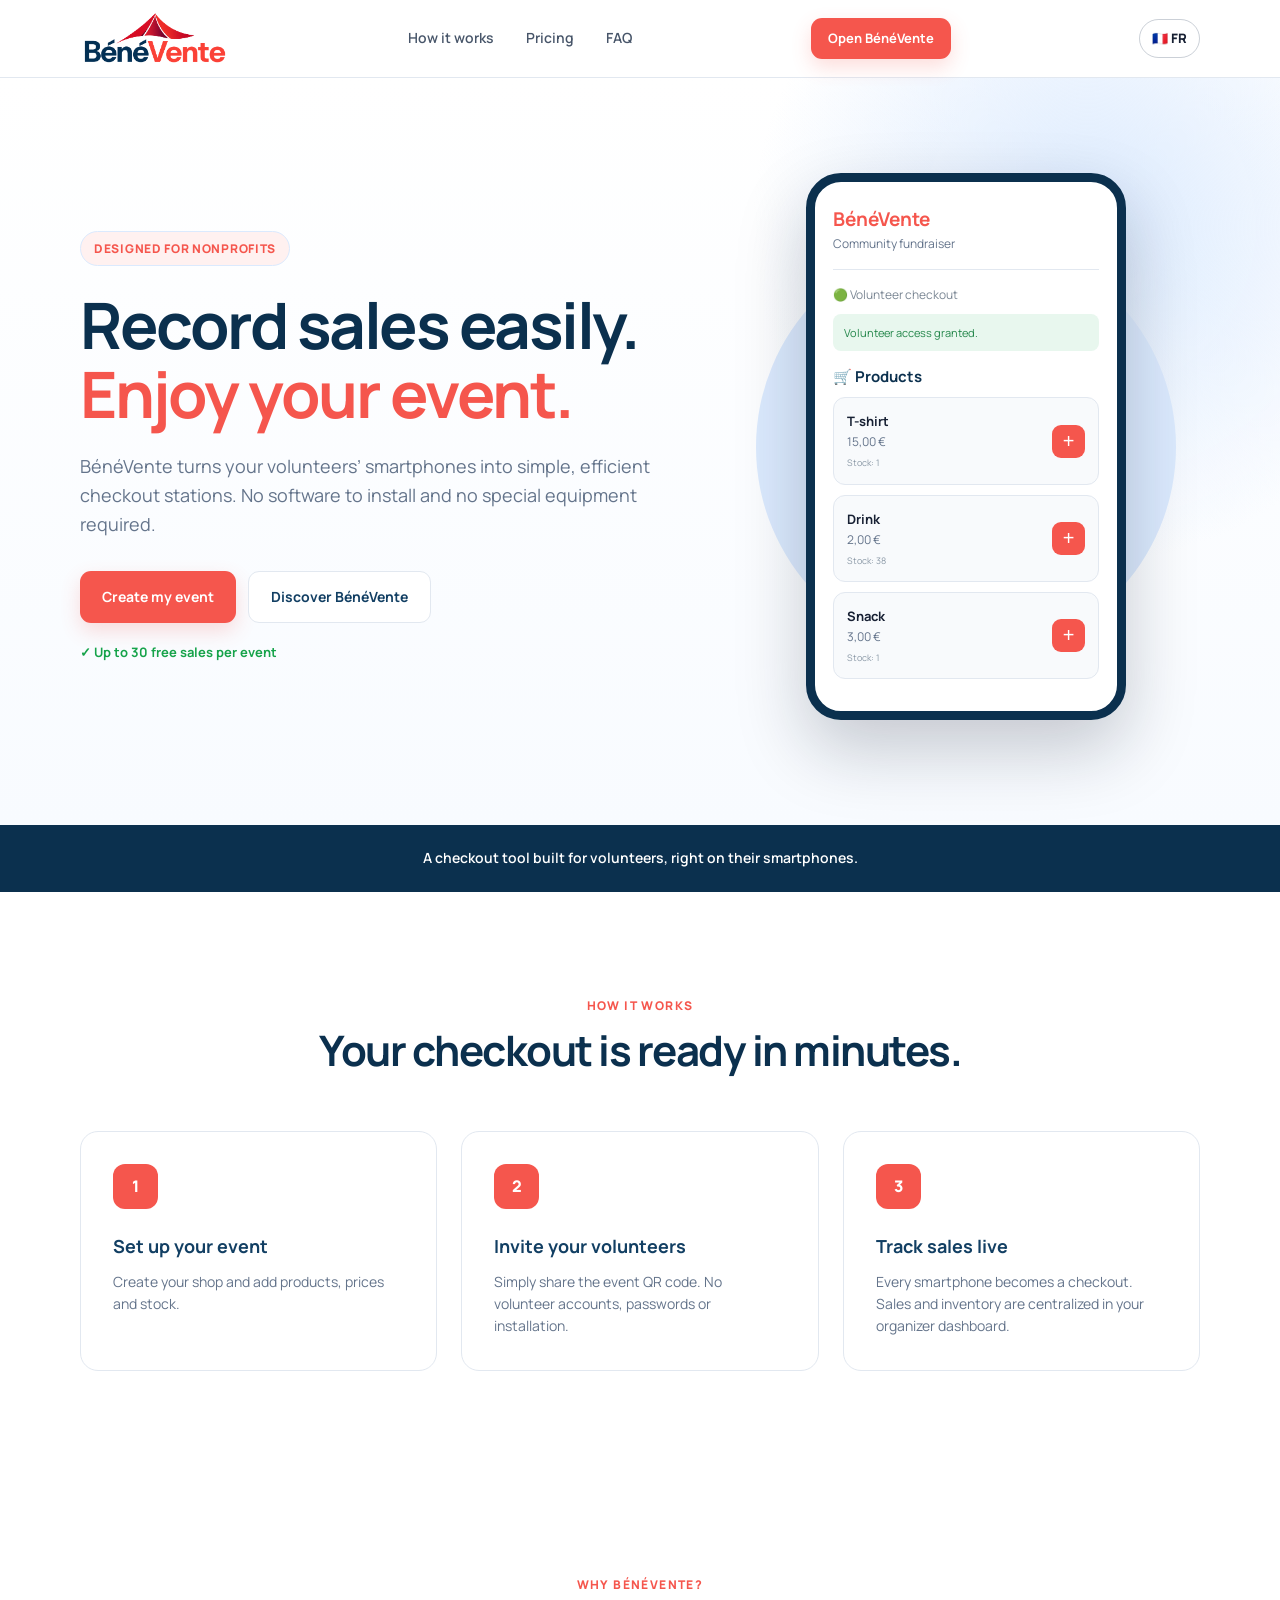
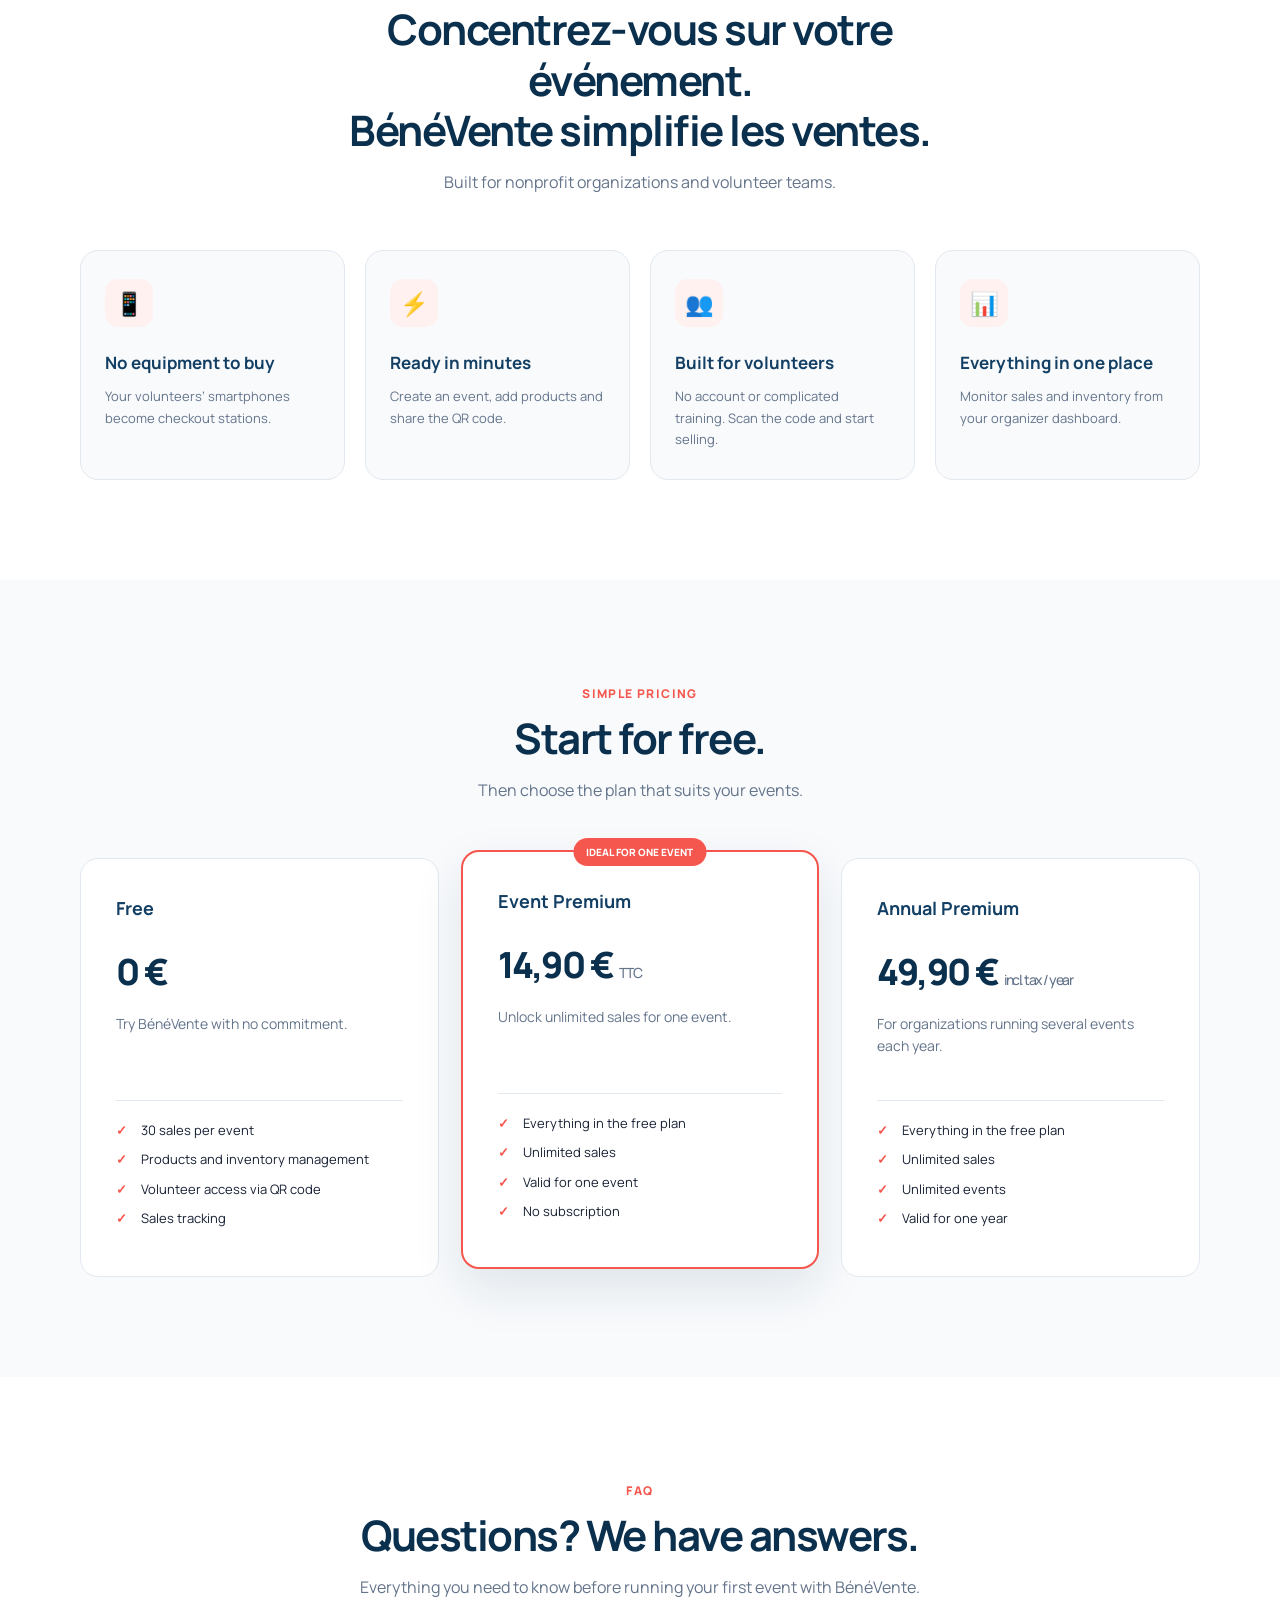
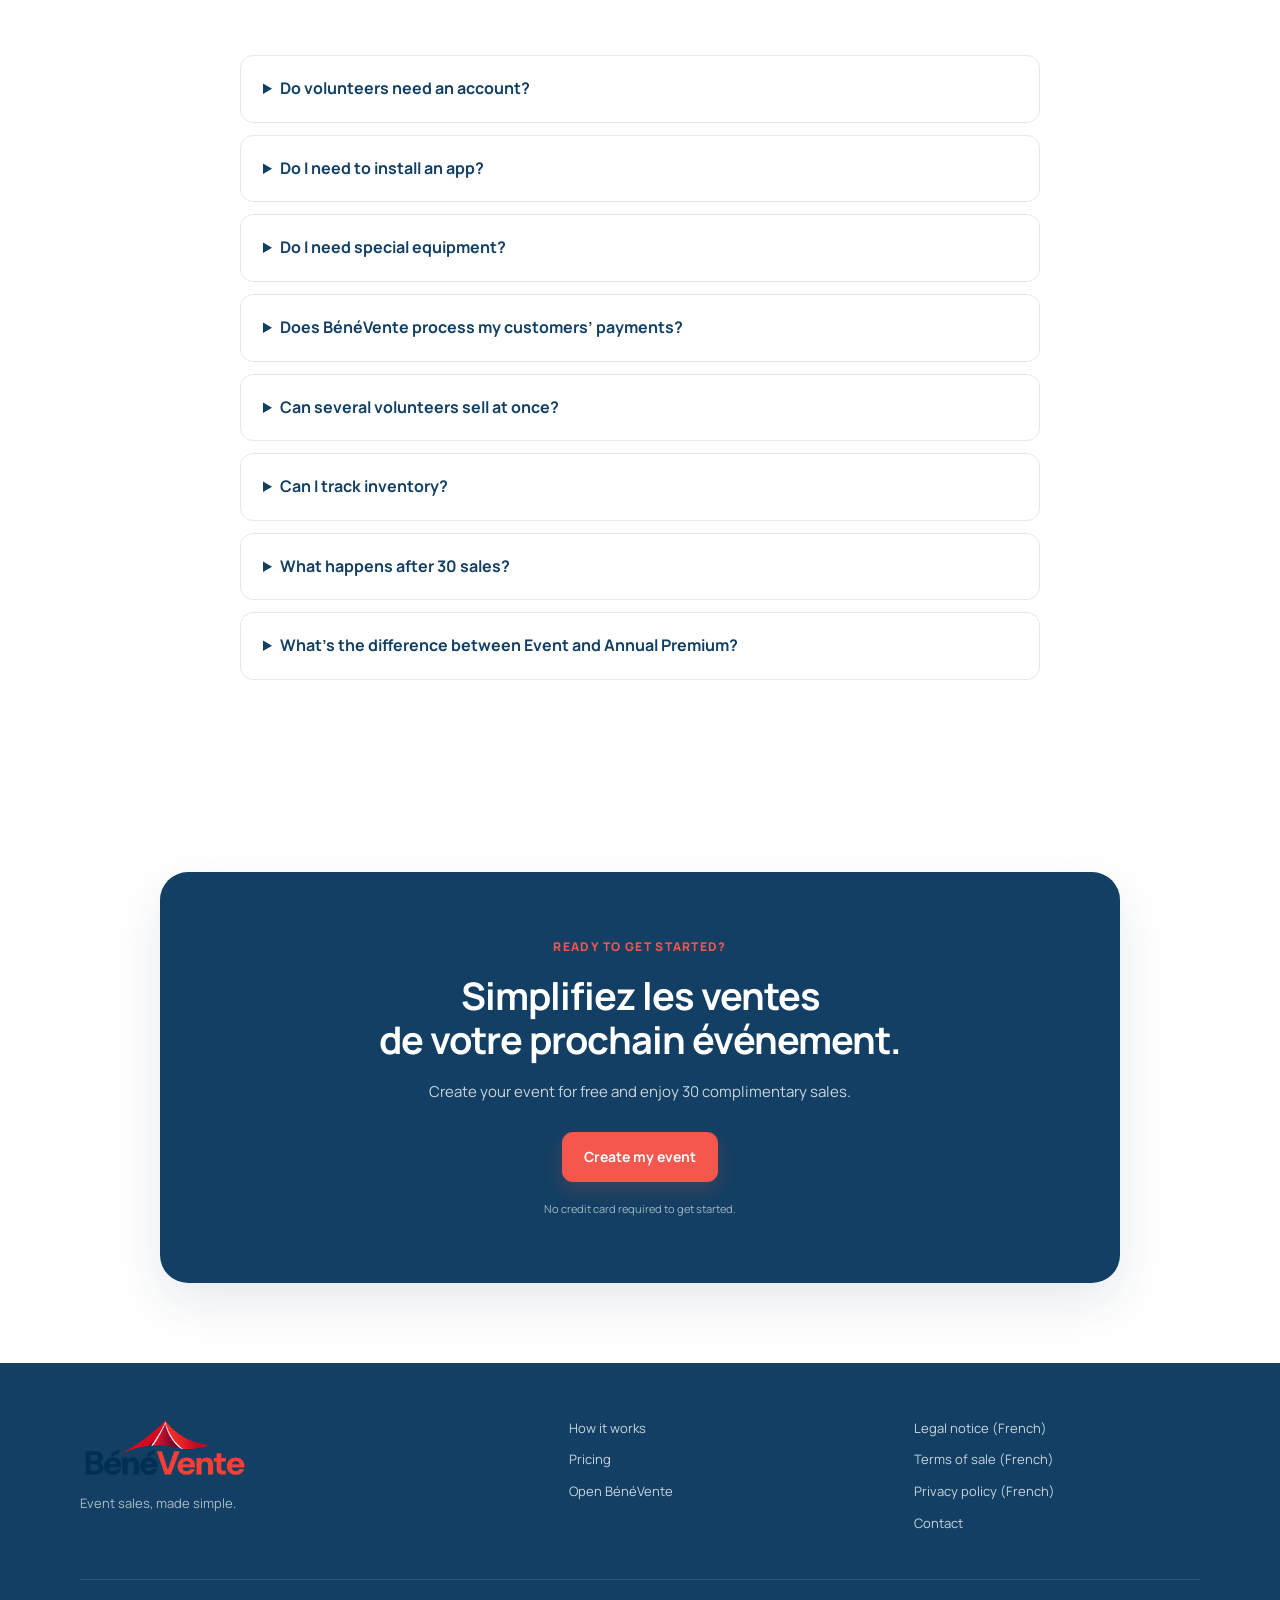
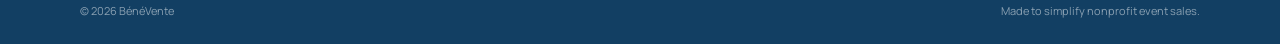
==== en/index.html @ 3ce26a43 "Add files via upload" ====
<!DOCTYPE html>

<html lang="en">
<head>
<meta charset="utf-8"/>
<meta content="width=device-width, initial-scale=1.0" name="viewport"/>
<title>BénéVente — Simple checkout for your events</title>
<link href="../benevente-favicon.png" rel="icon" type="image/png"/>
<meta content="Turn volunteers’ smartphones into simple checkout stations for nonprofit events." name="description"/>
<link href="https://fonts.googleapis.com" rel="preconnect"/>
<link crossorigin="" href="https://fonts.gstatic.com" rel="preconnect"/>
<link href="https://fonts.googleapis.com/css2?family=Manrope:wght@400;500;600;700;800&amp;display=swap" rel="stylesheet"/>
<link href="../style.css" rel="stylesheet"/>
</head>
<body>
<header class="navbar">
<div class="container nav-content">
<a class="logo" href="#">
<img alt="BénéVente" src="../benevente-logo-footer.png"/>
</a>
<nav>
<a href="#fonctionnement">How it works</a>
<a href="#tarifs">Pricing</a>
<a href="#faq">FAQ</a>
</nav>
<a class="button button-small" href="https://benevente.streamlit.app/">
                Open BénéVente
            </a>
<a class="language-switch" href="../index.html">🇫🇷 FR</a></div>
</header>
<main>
<section class="hero">
<div class="container hero-content">
<div class="hero-text">
<div class="badge">
                        Designed for nonprofits
                    </div>
<h1>
                        Record sales easily.<br/>
<span>Enjoy your event.</span>
</h1>
<p class="hero-description">
                        BénéVente turns your volunteers’ smartphones into simple, efficient checkout stations. No software to install and no special equipment required.
                    </p>
<div class="hero-buttons">
<a class="button" href="https://benevente.streamlit.app/">
                            Create my event
                        </a>
<a class="button button-secondary" href="#fonctionnement">
                            Discover BénéVente
                        </a>
</div>
<p class="free-info">
                        ✓ Up to 30 free sales per event
                    </p>
</div>
<div class="hero-demo">
<div class="phone">
<div class="phone-header">
<strong>BénéVente</strong>
<span>Community fundraiser</span>
</div>
<div class="demo-status">
<span>🟢 Volunteer checkout</span>
</div>
<div class="demo-access">
                            Volunteer access granted.
                        </div>
<div class="demo-section-title">
                            🛒 <strong>Products</strong>
</div>
<div class="product">
<div>
<strong>T-shirt</strong>
<span>15,00 €</span>
<small>Stock: 1</small>
</div>
<button>+</button>
</div>
<div class="product">
<div>
<strong>Drink</strong>
<span>2,00 €</span>
<small>Stock: 38</small>
</div>
<button>+</button>
</div>
<div class="product">
<div>
<strong>Snack</strong>
<span>3,00 €</span>
<small>Stock: 1</small>
</div>
<button>+</button>
</div>
</div>
</div>
</div>
</section>
<section class="trust">
<div class="container">
<p>
                    A checkout tool built for volunteers, right on their smartphones.
                </p>
</div>
</section>
<section class="section" id="fonctionnement">
<div class="container">
<div class="section-title">
<span>HOW IT WORKS</span>
<h2>Your checkout is ready in minutes.</h2>
</div>
<div class="steps">
<article class="step">
<div class="step-number">1</div>
<h3>Set up your event</h3>
<p>
                            Create your shop and add products, prices and stock.
                        </p>
</article>
<article class="step">
<div class="step-number">2</div>
<h3>Invite your volunteers</h3>
<p>
                            Simply share the event QR code. No volunteer accounts, passwords or installation.
                        </p>
</article>
<article class="step">
<div class="step-number">3</div>
<h3>Track sales live</h3>
<p>
                            Every smartphone becomes a checkout. Sales and inventory are centralized in your organizer dashboard.
                        </p>
</article>
</div>
</div>
</section>
<section class="section benefits-section">
<div class="container">
<div class="section-title">
<span>WHY BÉNÉVENTE?</span>
<h2>Concentrez-vous sur votre événement.<br/>BénéVente simplifie les ventes.</h2>
<p>
                        Built for nonprofit organizations and volunteer teams.
                    </p>
</div>
<div class="benefits">
<article class="benefit">
<div class="benefit-icon">📱</div>
<h3>No equipment to buy</h3>
<p>
                            Your volunteers’ smartphones become checkout stations.
                        </p>
</article>
<article class="benefit">
<div class="benefit-icon">⚡</div>
<h3>Ready in minutes</h3>
<p>
                            Create an event, add products and share the QR code.
                        </p>
</article>
<article class="benefit">
<div class="benefit-icon">👥</div>
<h3>Built for volunteers</h3>
<p>
                            No account or complicated training. Scan the code and start selling.
                        </p>
</article>
<article class="benefit">
<div class="benefit-icon">📊</div>
<h3>Everything in one place</h3>
<p>
                            Monitor sales and inventory from your organizer dashboard.
                        </p>
</article>
</div>
</div>
</section>
<section class="section pricing-section" id="tarifs">
<div class="container">
<div class="section-title">
<span>SIMPLE PRICING</span>
<h2>Start for free.</h2>
<p>
                        Then choose the plan that suits your events.
                    </p>
</div>
<div class="pricing">
<article class="price-card">
<h3>Free</h3>
<div class="price">
                            0 €
                        </div>
<p>
                                Try BénéVente with no commitment.
                            </p>
<ul class="features">
<li>30 sales per event</li>
<li>Products and inventory management</li>
<li>Volunteer access via QR code</li>
<li>Sales tracking</li>
</ul>
</article>
<article class="price-card featured">
<div class="popular">
                            IDEAL FOR ONE EVENT
                        </div>
<h3>Event Premium</h3>
<div class="price">
                            14,90 € <small>TTC</small>
</div>
<p>
                            Unlock unlimited sales for one event.
                        </p>
<ul class="features">
<li>Everything in the free plan</li>
<li>Unlimited sales</li>
<li>Valid for one event</li>
<li>No subscription</li>
</ul>
</article>
<article class="price-card">
<h3>Annual Premium</h3>
<div class="price">
                            49,90 € <small>incl. tax / year</small>
</div>
<p>
                            For organizations running several events each year.
                        </p>
<ul class="features">
<li>Everything in the free plan</li>
<li>Unlimited sales</li>
<li>Unlimited events</li>
<li>Valid for one year</li>
</ul>
</article>
</div>
</div>
</section>
<section class="section" id="faq">
<div class="container small-container">
<div class="section-title">
<span>FAQ</span>
<h2>Questions? We have answers.</h2>
<p>
                        Everything you need to know before running your first event with BénéVente.
                    </p>
</div>
<details>
<summary>Do volunteers need an account?</summary>
<p>
                        No. The organizer shares the event QR code and volunteers open the checkout directly on their smartphones.
                    </p>
</details>
<details>
<summary>Do I need to install an app?</summary>
<p>
                        No. BénéVente works directly in a browser on a phone, tablet or computer.
                    </p>
</details>
<details>
<summary>Do I need special equipment?</summary>
<p>
                        No. An internet-connected smartphone is enough.
                    </p>
</details>
<details>
<summary>Does BénéVente process my customers’ payments?</summary>
<p>
                        No. BénéVente records and tracks sales. Your organization collects customer payments using its own payment methods.
                    </p>
</details>
<details>
<summary>Can several volunteers sell at once?</summary>
<p>
                        Yes. Multiple volunteers can use the event checkout simultaneously from their own phones.
                    </p>
</details>
<details>
<summary>Can I track inventory?</summary>
<p>
                        Yes. Sales are centralized and product stock levels update as sales are recorded.
                    </p>
</details>
<details>
<summary>What happens after 30 sales?</summary>
<p>
                        Les 30 premières ventes de chaque événement sont gratuites.
                        Pour continuer à enregistrer des ventes, vous pouvez
                        débloquer l'événement avec Premium Événement ou utiliser
                        Premium Annuel.
                    </p>
</details>
<details>
<summary>What's the difference between Event and Annual Premium?</summary>
<p>
                        Event Premium unlocks unlimited sales for one event with no subscription. Annual Premium gives you unlimited sales across your events for one year.
                    </p>
</details>
</div>
</section>
<section class="final-cta">
<div class="container">
<div class="final-cta-box">
<span>READY TO GET STARTED?</span>
<h2>
                        Simplifiez les ventes<br/>
                        de votre prochain événement.
                    </h2>
<p>
                        Create your event for free and enjoy 30 complimentary sales.
                    </p>
<a class="button final-cta-button" href="https://benevente.streamlit.app/">
                        Create my event
                    </a>
<small>
                        No credit card required to get started.
                    </small>
</div>
</div>
</section>
</main>
<footer class="footer">
<div class="container">
<div class="footer-main">
<div class="footer-brand">
<img alt="BénéVente" src="../benevente-logo-footer.png"/>
<p>
                        Event sales, made simple.
                    </p>
</div>
<div class="footer-links">
<a href="#fonctionnement">How it works</a>
<a href="#tarifs">Pricing</a>
<a href="https://benevente.streamlit.app/">Open BénéVente</a>
</div>
<div class="footer-links footer-legal">
<a href="../mentions-legales.html">Legal notice (French)</a>
<a href="../cgv.html">Terms of sale (French)</a>
<a href="../politique-confidentialite.html">Privacy policy (French)</a>
<a href="contact.html">Contact</a>
</div>
</div>
<div class="footer-bottom">
<span>© 2026 BénéVente</span>
<span>Made to simplify nonprofit event sales.</span>
</div>
</div>
</footer>
</body>
</html>
---- style.css ----
/* =========================================================
   BÉNÉVENTE — SITE VITRINE
   ========================================================= */

:root {
    /* Identité BénéVente */
    --navy: #123f63;
    --navy-dark: #0b304e;
    --coral: #f5564d;
    --coral-dark: #df403f;
    --coral-light: #fff1f0;

    /* Interface */
    --blue: var(--coral);
    --blue-light: var(--coral-light);
    --green: #16a34a;
    --background: #f8fafc;
    --white: #ffffff;
    --text: #172033;
    --text-light: #64748b;
    --border: #e2e8f0;

    --radius: 18px;
    --shadow: 0 20px 50px rgba(11, 48, 78, 0.10);
}

* {
    box-sizing: border-box;
    margin: 0;
    padding: 0;
}

html {
    scroll-behavior: smooth;
}

body {
    font-family: "Manrope", sans-serif;
    color: var(--text);
    background: var(--white);
    line-height: 1.6;
}

a {
    text-decoration: none;
    color: inherit;
}

.container {
    width: min(1120px, calc(100% - 40px));
    margin: 0 auto;
}

.small-container {
    max-width: 800px;
}


/* =========================================================
   NAVIGATION
   ========================================================= */

.navbar {
    height: 78px;
    display: flex;
    align-items: center;
    background: rgba(255, 255, 255, 0.96);
    border-bottom: 1px solid var(--border);
    position: sticky;
    top: 0;
    z-index: 100;
    backdrop-filter: blur(12px);
}

.nav-content {
    display: flex;
    align-items: center;
    justify-content: space-between;
    gap: 30px;
}

.logo {
    display: flex;
    align-items: center;
    height: 58px;
}

.logo img {
    display: block;
    width: 150px;
    height: 58px;
    object-fit: contain;
    object-position: left center;
}
nav {
    display: flex;
    gap: 32px;
}

nav a {
    color: #475569;
    font-size: 14px;
    font-weight: 600;
    transition: 0.2s ease;
}

nav a:hover {
    color: var(--blue);
}


/* =========================================================
   BOUTONS
   ========================================================= */

.button {
    display: inline-flex;
    justify-content: center;
    align-items: center;
    background: var(--blue);
    color: white;
    padding: 14px 22px;
    border-radius: 11px;
    font-weight: 700;
    font-size: 14px;
    transition: 0.2s ease;
    box-shadow: 0 8px 20px rgba(245, 86, 77, 0.20);
}

.button:hover {
    transform: translateY(-2px);
    background: var(--coral-dark);
}

.button-small {
    padding: 10px 17px;
    font-size: 13px;
}

.button-secondary {
    background: white;
    color: var(--navy);
    border: 1px solid var(--border);
    box-shadow: none;
}

.button-secondary:hover {
    background: var(--background);
}


/* =========================================================
   HERO
   ========================================================= */

.hero {
    padding: 95px 0 105px;
    background:
        radial-gradient(circle at 85% 20%, #dbeafe 0, transparent 27%),
        linear-gradient(180deg, #ffffff 0%, #f8fbff 100%);
    overflow: hidden;
}

.hero-content {
    display: grid;
    grid-template-columns: 1.1fr 0.9fr;
    align-items: center;
    gap: 80px;
}

.badge {
    display: inline-block;
    background: var(--blue-light);
    color: var(--blue);
    border: 1px solid #dbeafe;
    border-radius: 100px;
    padding: 7px 13px;
    font-size: 12px;
    font-weight: 800;
    text-transform: uppercase;
    letter-spacing: 0.7px;
    margin-bottom: 24px;
}

.hero h1 {
    font-size: clamp(42px, 5vw, 64px);
    line-height: 1.08;
    letter-spacing: -2.5px;
    color: var(--navy-dark);
    margin-bottom: 24px;
}

.hero h1 span {
    color: var(--blue);
}

.hero-description {
    color: var(--text-light);
    font-size: 18px;
    max-width: 610px;
    margin-bottom: 32px;
}

.hero-buttons {
    display: flex;
    gap: 12px;
    flex-wrap: wrap;
}

.free-info {
    margin-top: 19px;
    color: var(--green);
    font-size: 13px;
    font-weight: 700;
}


/* =========================================================
   FAUSSE INTERFACE MOBILE
   ========================================================= */

.hero-demo {
    display: flex;
    justify-content: center;
    position: relative;
}

.hero-demo::before {
    content: "";
    width: 420px;
    height: 420px;
    border-radius: 50%;
    background: #dbeafe;
    position: absolute;
    z-index: 0;
    top: 50%;
    left: 50%;
    transform: translate(-50%, -50%);
}

.phone {
    width: 320px;
    background: white;
    border: 9px solid var(--navy-dark);
    border-radius: 35px;
    padding: 22px 18px;
    box-shadow: 0 30px 70px rgba(15, 23, 42, 0.22);
    position: relative;
    z-index: 2;
}

.phone-header {
    display: flex;
    flex-direction: column;
    border-bottom: 1px solid var(--border);
    padding-bottom: 15px;
    margin-bottom: 15px;
}

.phone-header strong {
    color: var(--blue);
    font-size: 19px;
}

.phone-header span {
    color: var(--text-light);
    font-size: 12px;
}

.product {
    display: flex;
    align-items: center;
    justify-content: space-between;
    background: var(--background);
    border: 1px solid var(--border);
    padding: 13px;
    border-radius: 12px;
    margin-bottom: 10px;
}

.product div {
    display: flex;
    flex-direction: column;
}

.product strong {
    font-size: 13px;
}

.product span {
    color: var(--text-light);
    font-size: 12px;
}

.product button {
    border: none;
    width: 33px;
    height: 33px;
    border-radius: 9px;
    background: var(--blue);
    color: white;
    font-size: 20px;
    cursor: pointer;
}

.total {
    display: flex;
    justify-content: space-between;
    margin: 22px 3px 13px;
    font-size: 16px;
}

.total strong {
    color: var(--navy);
}

.validate {
    width: 100%;
    border: none;
    background: var(--blue);
    color: white;
    padding: 13px;
    border-radius: 10px;
    font-family: inherit;
    font-weight: 700;
}


/* =========================================================
   BANDEAU
   ========================================================= */

.trust {
    background: var(--navy-dark);
    color: white;
    padding: 22px 0;
    text-align: center;
    font-size: 14px;
    font-weight: 600;
}


/* =========================================================
   SECTIONS
   ========================================================= */

.section {
    padding: 100px 0;
}

.section-title {
    text-align: center;
    max-width: 700px;
    margin: 0 auto 55px;
}

.section-title > span {
    color: var(--blue);
    font-size: 12px;
    font-weight: 800;
    letter-spacing: 1.4px;
}

.section-title h2 {
    color: var(--navy-dark);
    font-size: clamp(30px, 4vw, 42px);
    line-height: 1.2;
    letter-spacing: -1.5px;
    margin-top: 8px;
}

.section-title p {
    color: var(--text-light);
    margin-top: 14px;
}


/* =========================================================
   ÉTAPES
   ========================================================= */

.steps {
    display: grid;
    grid-template-columns: repeat(3, 1fr);
    gap: 24px;
}

.step {
    padding: 32px;
    border: 1px solid var(--border);
    border-radius: var(--radius);
    background: white;
}

.step-number {
    width: 45px;
    height: 45px;
    display: flex;
    align-items: center;
    justify-content: center;
    background: var(--blue);
    color: white;
    border-radius: 12px;
    font-weight: 800;
    margin-bottom: 23px;
}

.step h3 {
    color: var(--navy);
    margin-bottom: 10px;
    font-size: 18px;
}

.step p {
    color: var(--text-light);
    font-size: 14px;
}

/* =========================================================
   POURQUOI BÉNÉVENTE
   ========================================================= */

.benefits-section {
    background: white;
}

.benefits {
    display: grid;
    grid-template-columns: repeat(4, 1fr);
    gap: 20px;
}

.benefit {
    background: var(--background);
    border: 1px solid var(--border);
    border-radius: var(--radius);
    padding: 28px 24px;
    transition: transform 0.2s ease, box-shadow 0.2s ease;
}

.benefit:hover {
    transform: translateY(-4px);
    box-shadow: var(--shadow);
}

.benefit-icon {
    width: 48px;
    height: 48px;
    display: flex;
    align-items: center;
    justify-content: center;
    background: var(--coral-light);
    border-radius: 13px;
    font-size: 23px;
    margin-bottom: 22px;
}

.benefit h3 {
    color: var(--navy);
    font-size: 17px;
    margin-bottom: 10px;
}

.benefit p {
    color: var(--text-light);
    font-size: 13px;
    line-height: 1.65;
}


/* =========================================================
   TARIFS
   ========================================================= */

.pricing-section {
    background: var(--background);
}

.pricing {
    display: grid;
    grid-template-columns: repeat(3, 1fr);
    gap: 22px;
    align-items: stretch;
}

.price-card {
    background: white;
    border: 1px solid var(--border);
    border-radius: var(--radius);
    padding: 35px;
    position: relative;
}

.price-card h3 {
    font-size: 18px;
    color: var(--navy);
}

.price {
    font-size: 36px;
    font-weight: 800;
    color: var(--navy-dark);
    margin: 20px 0 12px;
    letter-spacing: -1.5px;
}

.price small {
    font-size: 14px;
    color: var(--text-light);
    font-weight: 500;
}

.price-card p {
    color: var(--text-light);
    font-size: 14px;
    min-height: 65px;
}



.price-card.featured {
    border: 2px solid var(--blue);
    box-shadow: var(--shadow);
    transform: translateY(-8px);
}

.popular {
    position: absolute;
    top: -14px;
    left: 50%;
    transform: translateX(-50%);
    background: var(--blue);
    color: white;
    padding: 6px 13px;
    border-radius: 100px;
    font-size: 10px;
    font-weight: 800;
    white-space: nowrap;
}

/* =========================================================
   LISTES DES TARIFS
   ========================================================= */

.features {
    list-style: none;
    padding: 0;
    margin: 22px 0 0;
    border-top: 1px solid var(--border);
    padding-top: 20px;
}

.features li {
    position: relative;
    padding-left: 25px;
    margin-bottom: 10px;
    color: var(--text);
    font-size: 13px;
    line-height: 1.5;
}

.features li::before {
    content: "✓";
    position: absolute;
    left: 0;
    top: 0;
    color: var(--coral);
    font-weight: 800;
}

/* =========================================================
   FAQ
   ========================================================= */

details {
    background: white;
    border: 1px solid var(--border);
    border-radius: 13px;
    margin-bottom: 12px;
    padding: 20px 22px;
}

summary {
    cursor: pointer;
    font-weight: 700;
    color: var(--navy);
}

details p {
    color: var(--text-light);
    font-size: 14px;
    padding-top: 14px;
}

/* =========================================================
   CTA FINAL
   ========================================================= */

.final-cta {
    background: white;
    padding: 80px 0;
}

.final-cta-box {
    max-width: 960px;
    margin: 0 auto;
    padding: 65px 40px;
    text-align: center;
    background: var(--navy);
    border-radius: 28px;
    box-shadow: var(--shadow);
}

.final-cta-box > span {
    display: block;
    margin-bottom: 18px;
    color: var(--coral);
    font-size: 12px;
    font-weight: 800;
    letter-spacing: 1.3px;
}

.final-cta-box h2 {
    margin: 0 auto 18px;
    color: white;
    font-size: 38px;
    line-height: 1.15;
    letter-spacing: -1px;
}

.final-cta-box p {
    margin: 0 auto 28px;
    color: rgba(255, 255, 255, 0.78);
    font-size: 15px;
}

.final-cta-button {
    display: inline-flex;
    margin-bottom: 18px;
}

.final-cta-box small {
    display: block;
    color: rgba(255, 255, 255, 0.62);
    font-size: 11px;
}

/* =========================================================
   FOOTER
   ========================================================= */

.footer {
    background: var(--navy);
    color: white;
    padding: 55px 0 25px;
}

.footer-main {
    display: grid;
    grid-template-columns: 1.5fr 1fr 1fr;
    gap: 60px;
    align-items: start;
}

.footer-brand img {
    display: block;
    width: 170px;
    height: auto;
    margin-bottom: 14px;
}

.footer-brand p {
    margin: 0;
    color: rgba(255, 255, 255, 0.65);
    font-size: 13px;
}

.footer-links {
    display: flex;
    flex-direction: column;
    gap: 11px;
}

.footer-links a {
    color: rgba(255, 255, 255, 0.78);
    text-decoration: none;
    font-size: 13px;
    transition: color 0.2s ease;
}

.footer-links a:hover {
    color: var(--coral);
}

.footer-bottom {
    display: flex;
    justify-content: space-between;
    gap: 20px;
    margin-top: 45px;
    padding-top: 22px;
    border-top: 1px solid rgba(255, 255, 255, 0.12);
    color: rgba(255, 255, 255, 0.5);
    font-size: 11px;
}

/* =========================================================
   RESPONSIVE
   ========================================================= */

@media (max-width: 850px) {

    nav {
        display: none;
    }

    .hero {
        padding: 65px 0 80px;
    }

    .hero-content {
        grid-template-columns: 1fr;
        gap: 65px;
        text-align: center;
    }

    .hero-description {
        margin-left: auto;
        margin-right: auto;
    }

    .hero-buttons {
        justify-content: center;
    }

    .steps,
   .pricing,
   .benefits {
       grid-template-columns: 1fr;
   }

    .price-card.featured {
        transform: none;
    }

   .final-cta {
    padding: 55px 0;
   }
   
   .final-cta-box {
       padding: 45px 22px;
       border-radius: 20px;
   }
   
   .final-cta-box h2 {
       font-size: 30px;
   }
}


@media (max-width: 550px) {

    .container {
        width: min(100% - 28px, 1120px);
    }

    .navbar {
        height: 68px;
    }

    .navbar .button-small {
        font-size: 11px;
        padding: 9px 11px;
    }

    .hero h1 {
        font-size: 39px;
        letter-spacing: -1.7px;
    }

    .hero-description {
        font-size: 16px;
    }

    .hero-buttons {
        flex-direction: column;
    }

    .hero-buttons .button {
        width: 100%;
    }

    .phone {
        width: min(310px, 90vw);
    }

    .hero-demo::before {
        width: 330px;
        height: 330px;
    }

    .section {
        padding: 75px 0;
    }

    .step,
    .price-card {
        padding: 27px;
    }

    .footer-content {
        flex-direction: column;
        text-align: center;
    }
}

/* FOOTER MOBILE */
@media (max-width: 550px) {
    .footer-main {
        grid-template-columns: 1fr;
        gap: 32px;
        text-align: center;
    }

    .footer-brand img {
        margin-left: auto;
        margin-right: auto;
    }

    .footer-bottom {
        flex-direction: column;
        align-items: center;
        text-align: center;
        gap: 8px;
    }
}

/* Démo téléphone — interface bénévole */

.demo-status {
    margin-top: 14px;
    margin-bottom: 10px;
    font-size: 12px;
    color: #7b8794;
}

.demo-access {
    background: #e8f7ee;
    color: #23864a;
    padding: 10px 11px;
    border-radius: 8px;
    font-size: 11px;
    margin-bottom: 14px;
}

.demo-section-title {
    color: #0b304e;
    font-size: 15px;
    font-weight: 800;
    margin-bottom: 8px;
}

.phone .product small {
    display: block;
    margin-top: 5px;
    color: #8a98a6;
    font-size: 9px;
}

/* Language selector */
.language-switch{display:inline-flex;align-items:center;justify-content:center;gap:5px;padding:8px 12px;border:1px solid rgba(20,43,73,.22);border-radius:30px;text-decoration:none;font-weight:800;font-size:13px;color:inherit;white-space:nowrap;margin-left:10px}
.language-switch:hover{background:rgba(60,90,130,.08)}
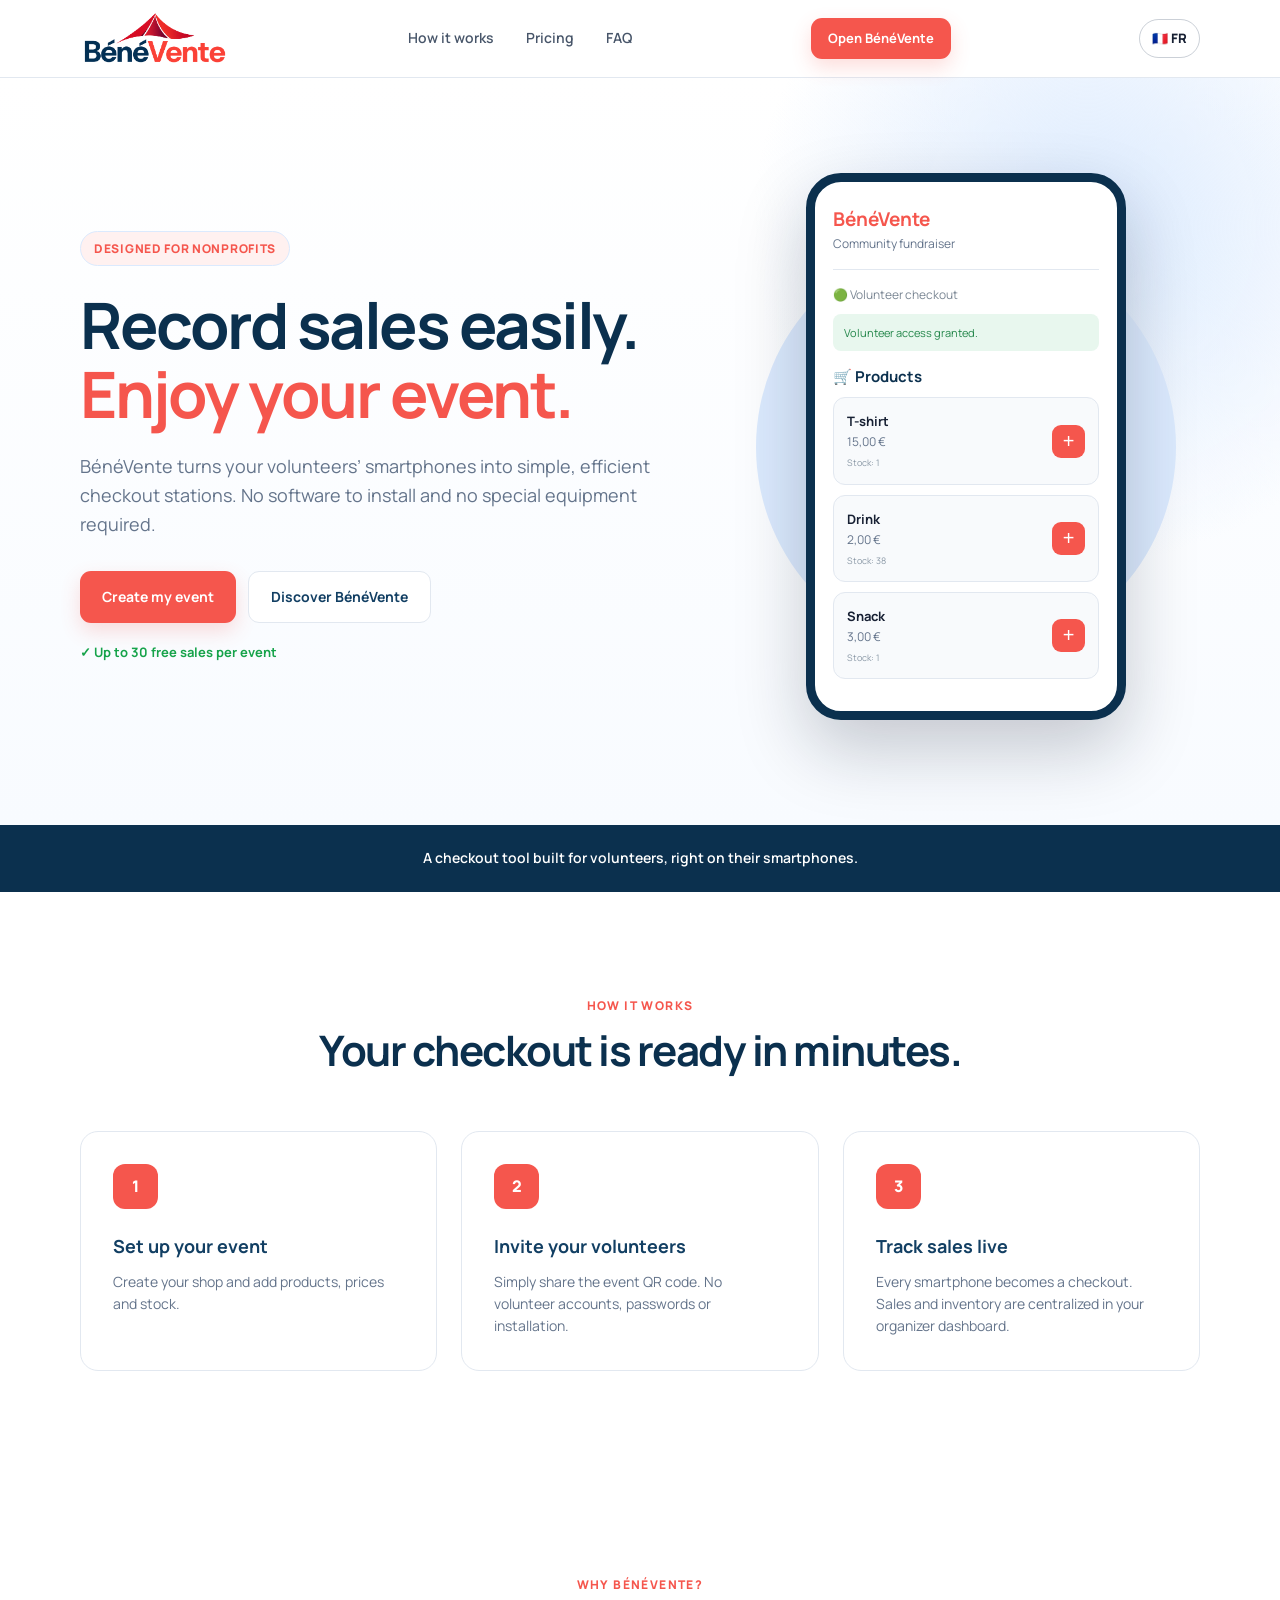
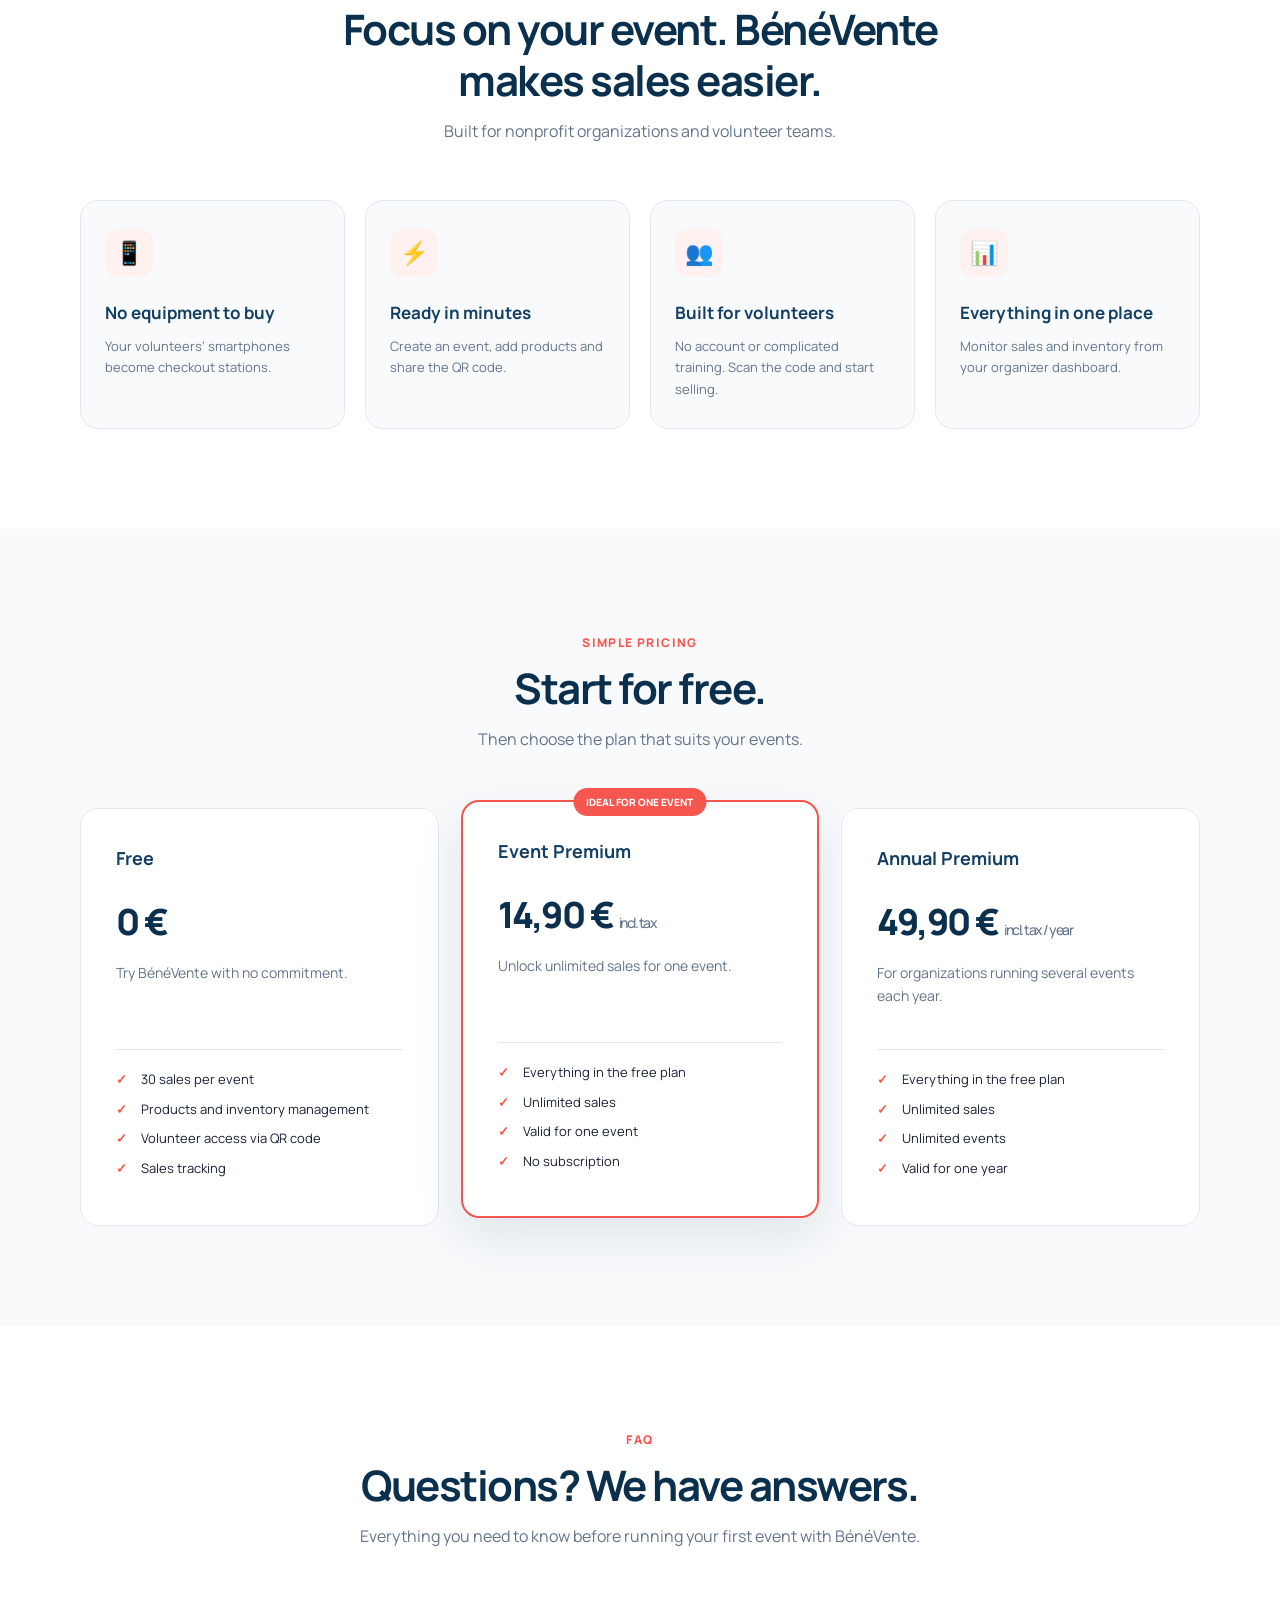
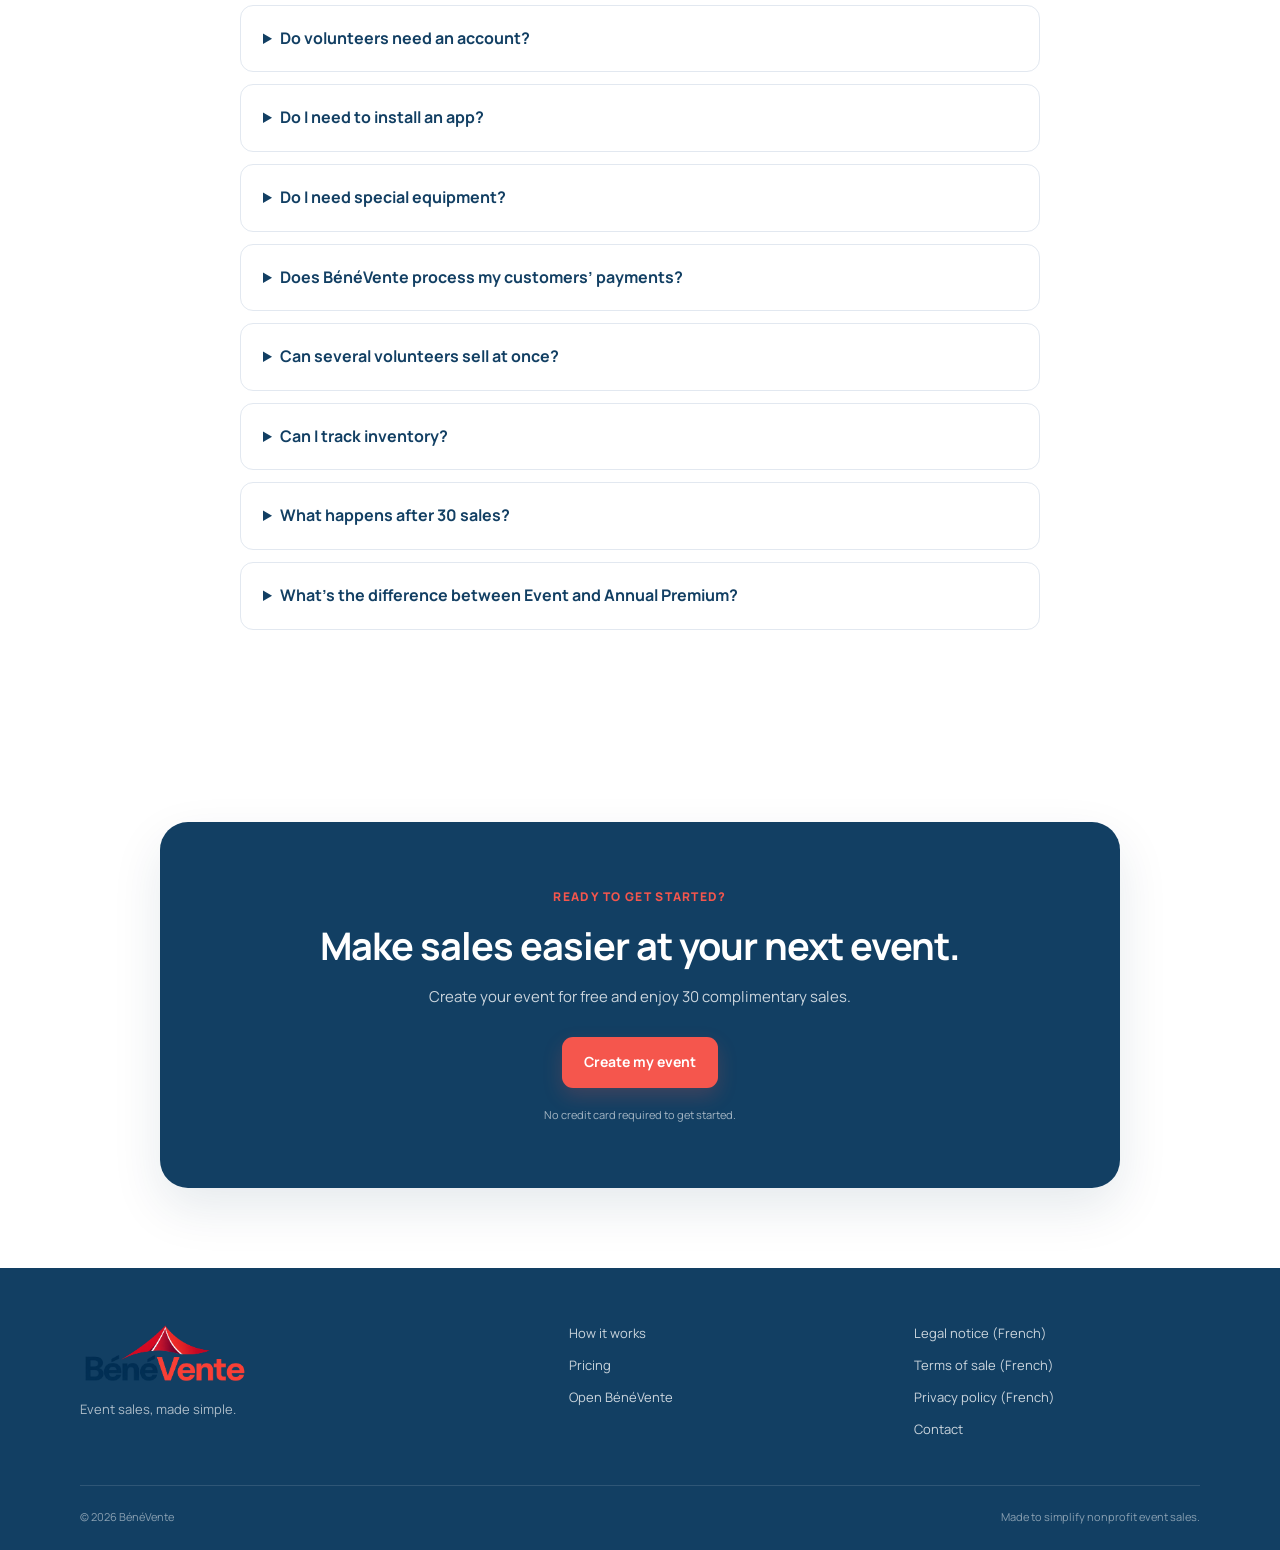
==== commit 0aff1973: "Add files via upload" ====
--- a/en/index.html
+++ b/en/index.html
@@ -139,7 +139,7 @@
 <div class="container">
 <div class="section-title">
 <span>WHY BÉNÉVENTE?</span>
-<h2>Concentrez-vous sur votre événement.<br/>BénéVente simplifie les ventes.</h2>
+<h2>Focus on your event. BénéVente makes sales easier.</h2>
 <p>
                         Built for nonprofit organizations and volunteer teams.
                     </p>
@@ -207,7 +207,7 @@
                         </div>
 <h3>Event Premium</h3>
 <div class="price">
-                            14,90 € <small>TTC</small>
+                            14,90 € <small>incl. tax</small>
 </div>
 <p>
                             Unlock unlimited sales for one event.
@@ -284,12 +284,7 @@
 </details>
 <details>
 <summary>What happens after 30 sales?</summary>
-<p>
-                        Les 30 premières ventes de chaque événement sont gratuites.
-                        Pour continuer à enregistrer des ventes, vous pouvez
-                        débloquer l'événement avec Premium Événement ou utiliser
-                        Premium Annuel.
-                    </p>
+<p>The first 30 sales for each event are free. To keep recording sales, unlock the event with Event Premium or choose Annual Premium.</p>
 </details>
 <details>
 <summary>What's the difference between Event and Annual Premium?</summary>
@@ -303,10 +298,7 @@
 <div class="container">
 <div class="final-cta-box">
 <span>READY TO GET STARTED?</span>
-<h2>
-                        Simplifiez les ventes<br/>
-                        de votre prochain événement.
-                    </h2>
+<h2>Make sales easier at your next event.</h2>
 <p>
                         Create your event for free and enjoy 30 complimentary sales.
                     </p>
